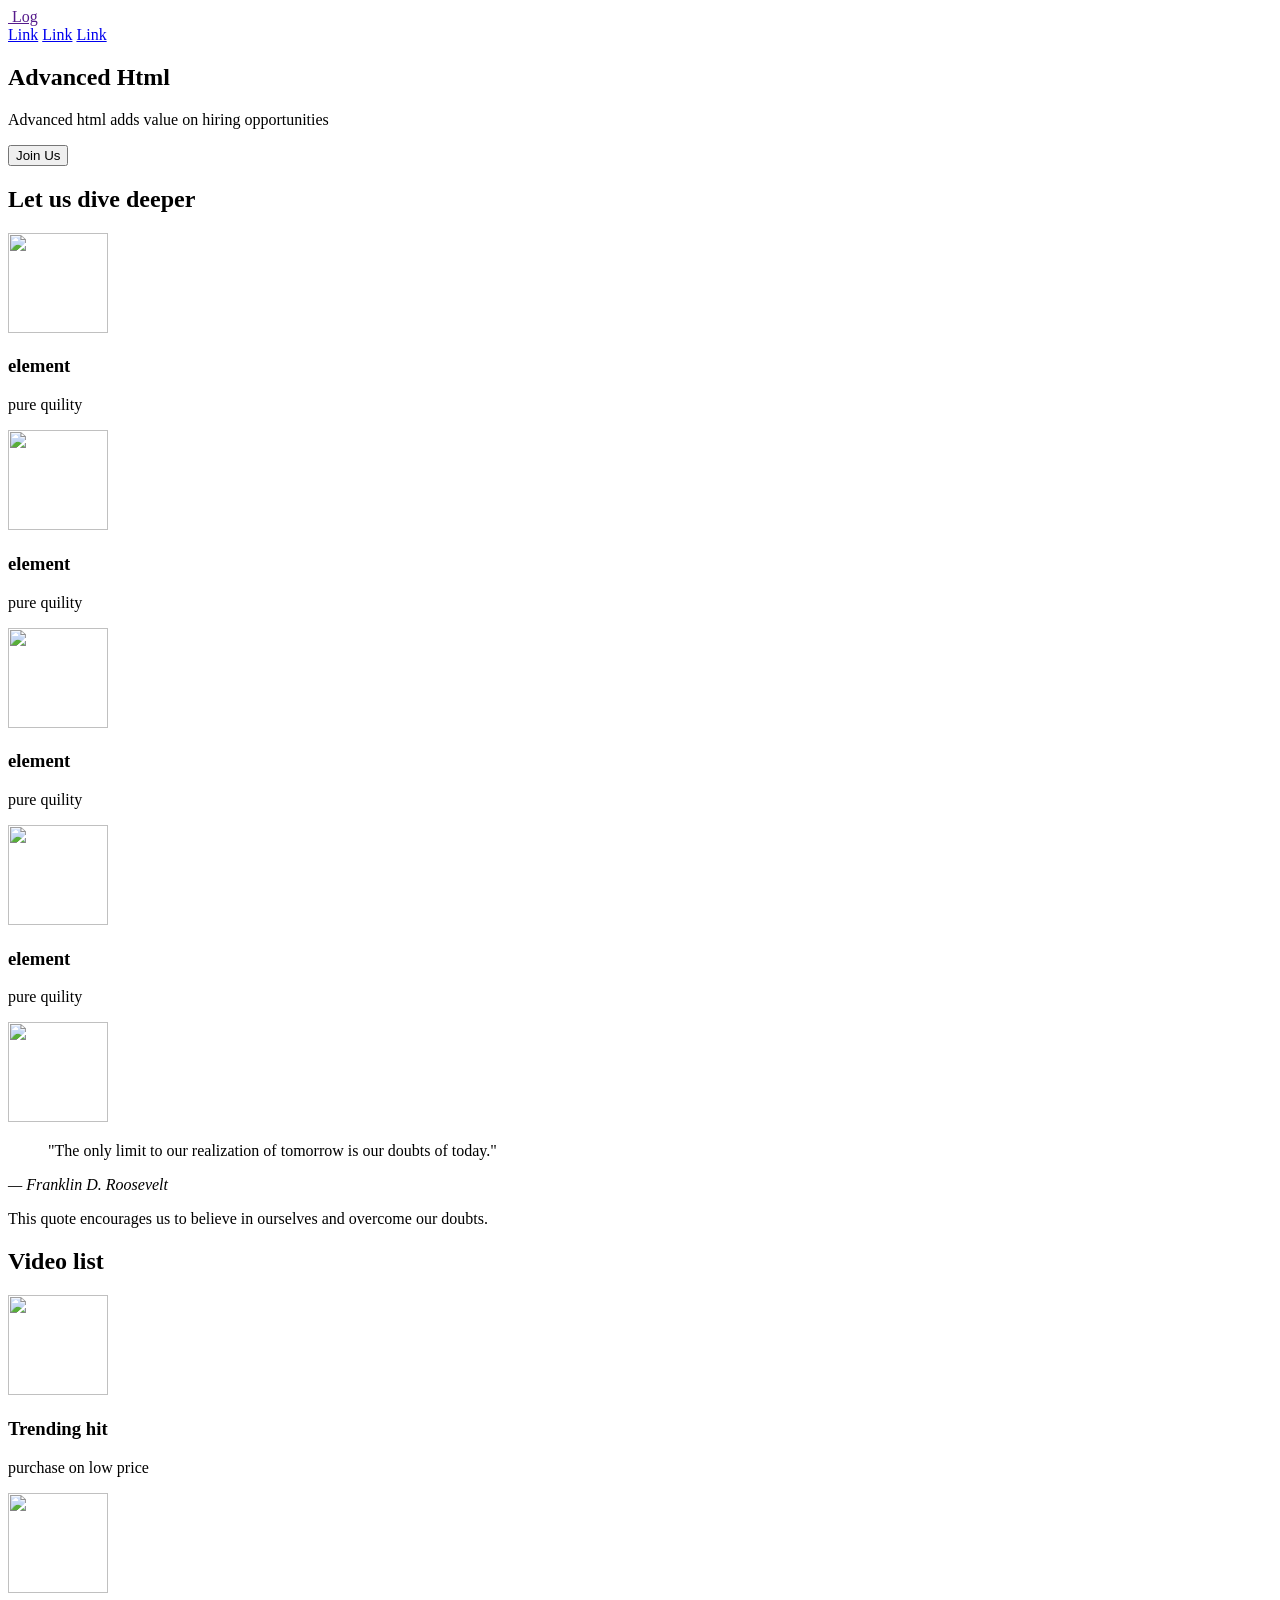
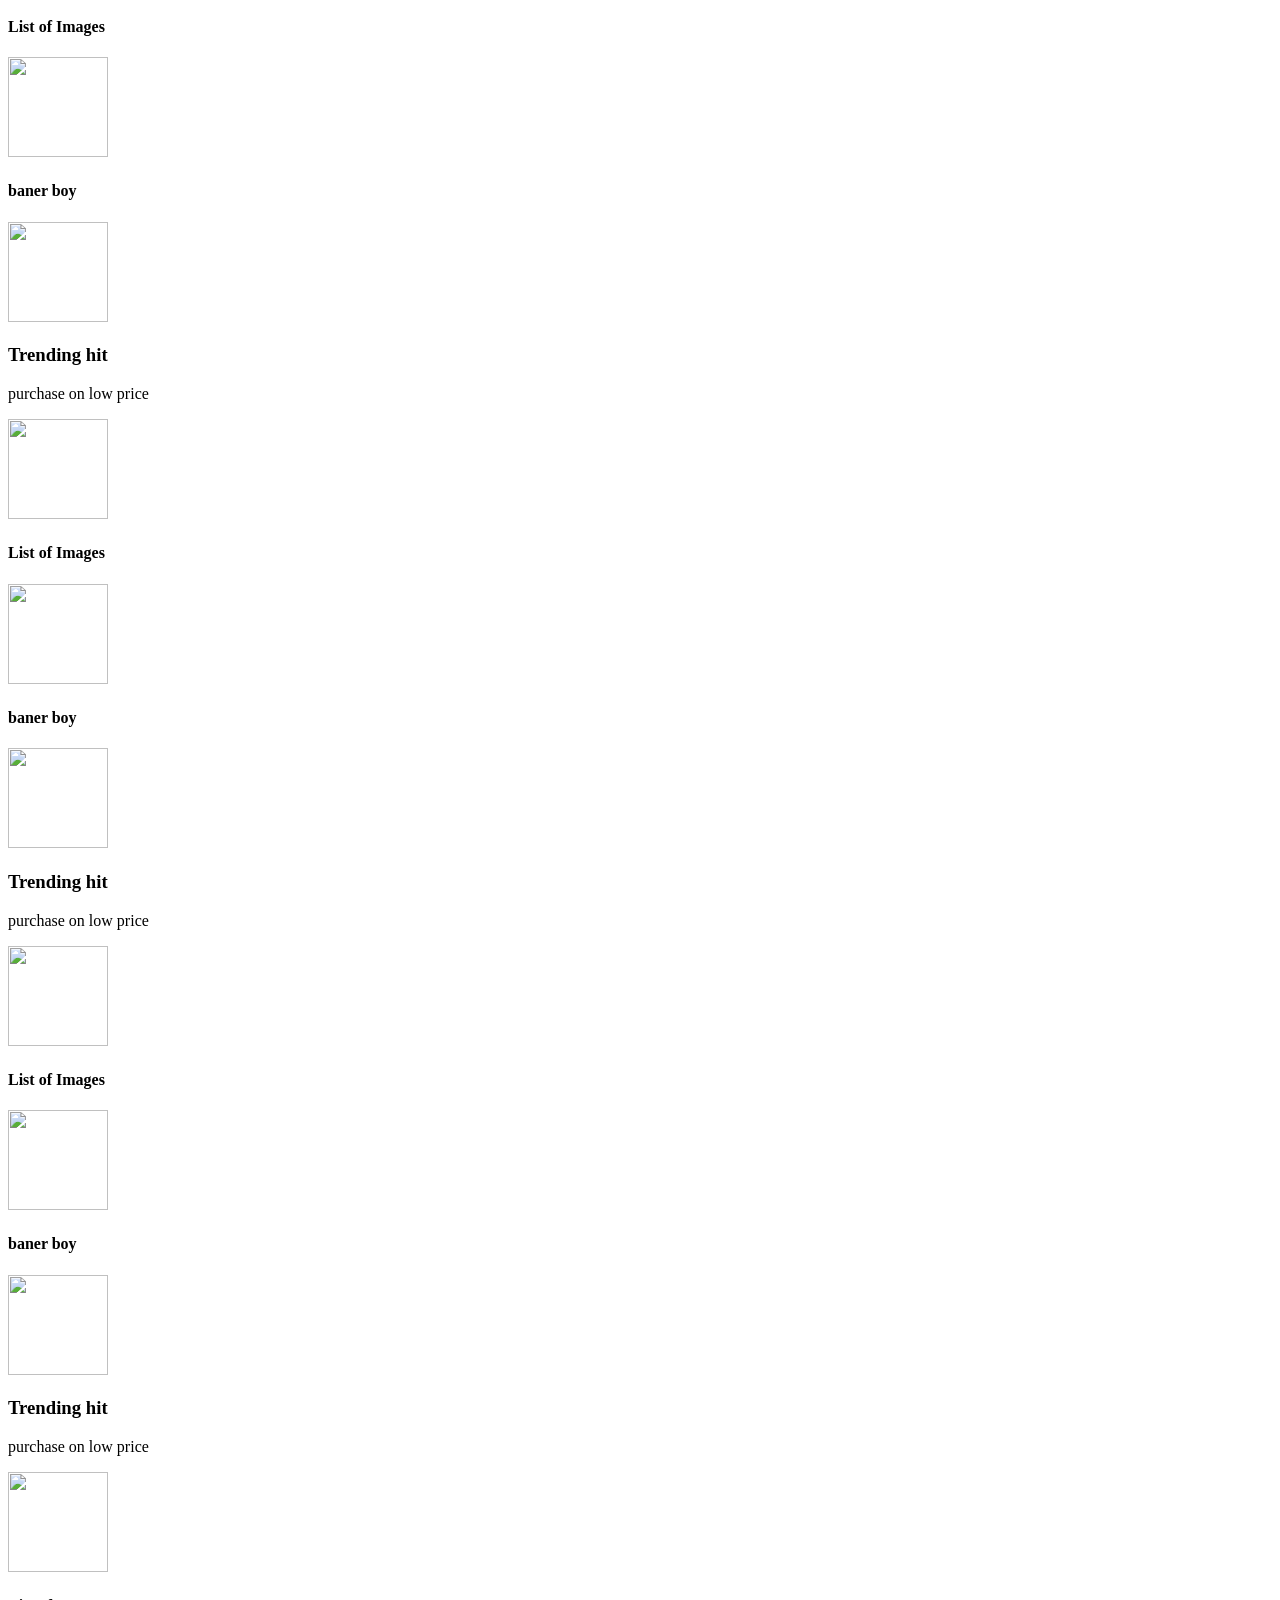
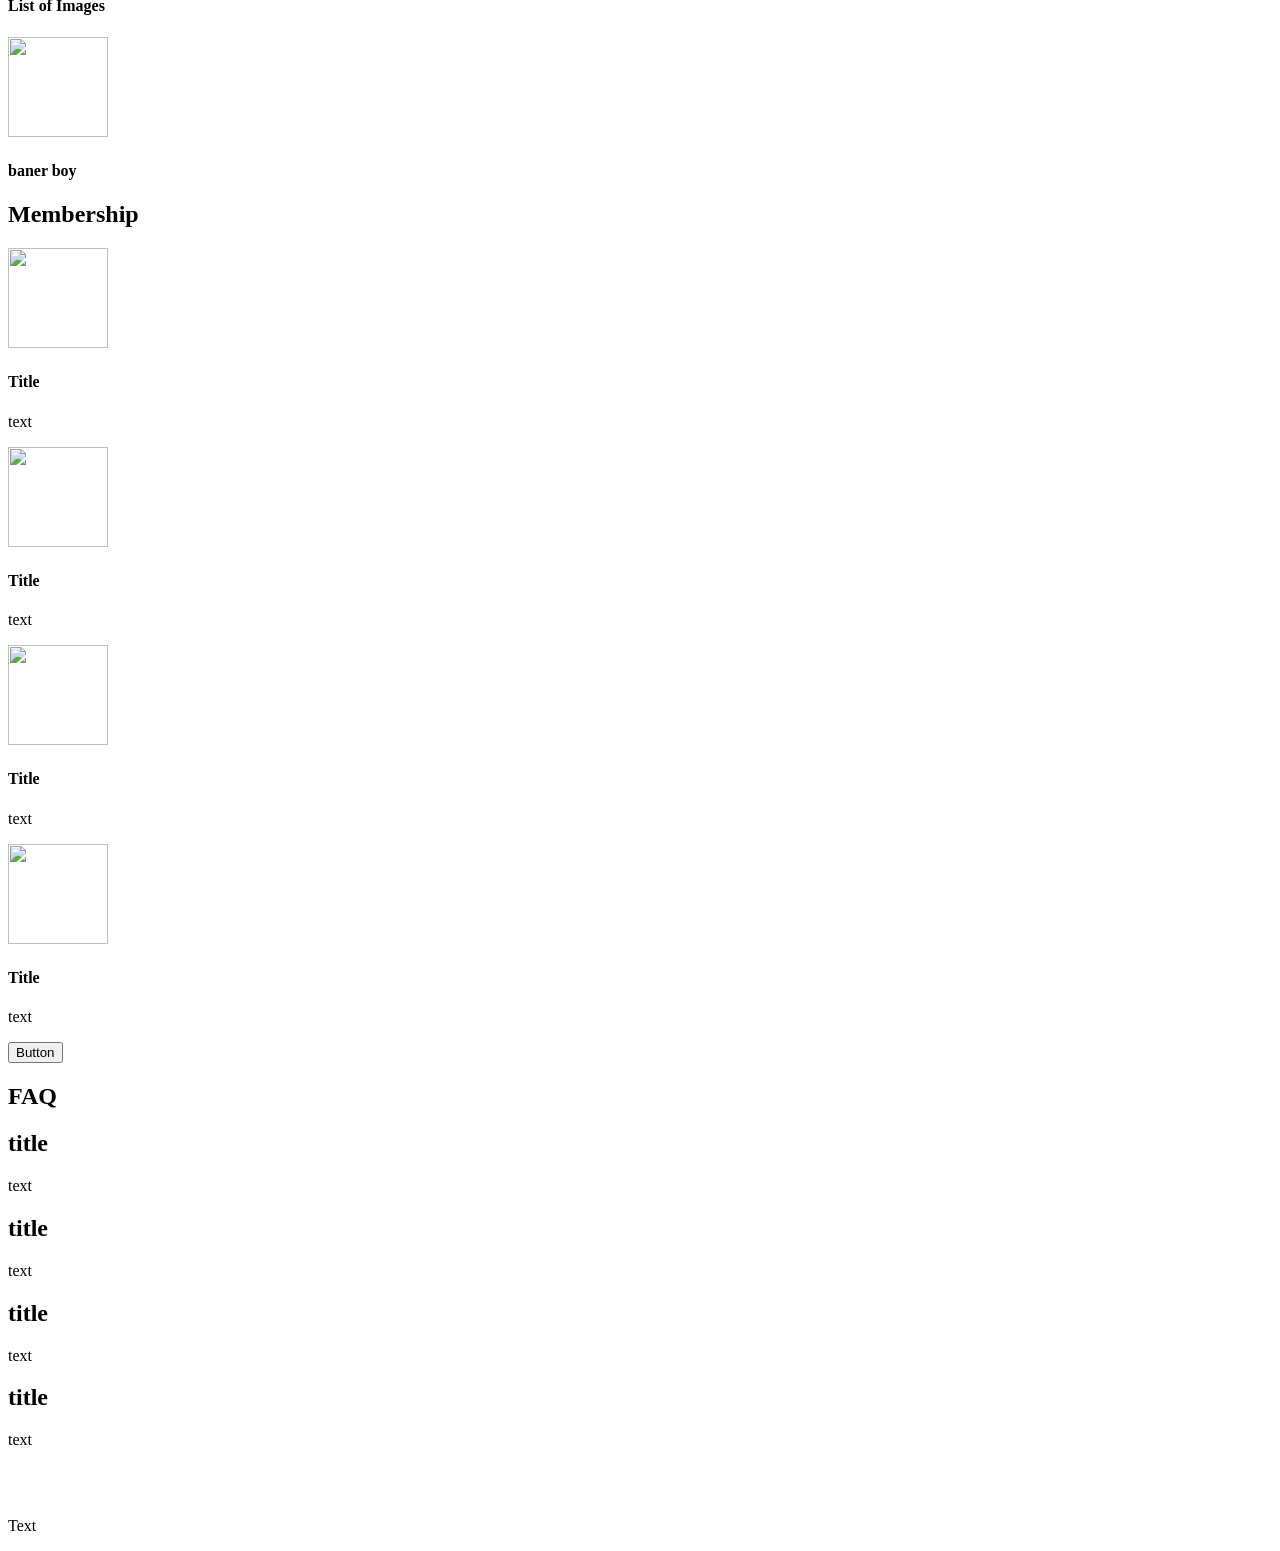
==== css_advanced/index.html @ 1480d145 "advanced css" ====
<!DOCTYPE html>
<html lang="en">
<head>
    <meta charset="UTF-8">
    <meta name="viewport" content="width=device-width, initial-scale=1.0">
    <title>Advanced html</title>
   
</head>
<bod>
    <header>
        <div>
            <a href=""><img  src="" alt=""/> Log</a>
            
        </div>
        <div>
            <a href="#">Link</a>
            <a href="#">Link</a>
            <a href="#" >Link</a>
        </div>
    </header>
    <main>
        <section>
            <div>
                <h1>Advanced Html</h1>
                <p>Advanced html adds value on hiring opportunities</p>
                <button>Join Us</button>
            </div>

             <div>
                <h2>Let us dive deeper</h2>
                <div>
                    <div>
                        <img src="image.png" width="100" height="100"/>
                        <h3>element</h3>
                        <p>pure quility</p>
                    </div>
                    <div>
                        <img src="image.png" width="100" height="100"/>
                        <h3>element</h3>
                        
                        <p>pure quility</p>
                    </div>
                    <div>
                        <img src="image.png" width="100" height="100"/>
                        <h3>element</h3>
                        
                        <p>pure quility</p>
                    </div>
                    <div>
                        <img src="image.png" width="100" height="100"/>
                        <h3>element</h3>
                        
                        <p>pure quility</p>
                    </div>
                </div>
            </div>


        </section>
        <section>
            <div>
                <img src="image.png" width="100" height="100"/>
                <div>

                    <div>
                        <blockquote>
                        "The only limit to our realization of tomorrow is our doubts of today."
                        </blockquote>

                        <p><cite>— Franklin D. Roosevelt</cite></p>

                        <p>This quote encourages us to believe in ourselves and overcome our doubts.</p>
                    </div>
                </div>
            </div>
        </section>

        <section>
            <h1>Video list</h1>
            <div>
                <div>

                    <img src="image.png" width="100" height="100"/>
                    <h3>Trending hit</h3>
                    <p>purchase on low price</p>
                    <div>
                        <img src="image.png" width="100" height="100"/>
                        <h4>List of Images</h4>
                    </div>

                    
                    <div>
                        <img src="image.png" width="100" height="100"/>
                        <h4>baner boy</h4>
                    </div>


                </div>
                <div>

                    <img src="image.png" width="100" height="100"/>
                    <h3>Trending hit</h3>
                    <p>purchase on low price</p>
                    <div>
                        <img src="image.png" width="100" height="100"/>
                        <h4>List of Images</h4>
                    </div>

                    
                    <div>
                        <img src="image.png" width="100" height="100"/>
                        <h4>baner boy</h4>
                    </div>
                    

                </div>
                <div>

                    <img src="image.png" width="100" height="100"/>
                    <h3>Trending hit</h3>
                    <p>purchase on low price</p>
                    <div>
                        <img src="image.png" width="100" height="100"/>
                        <h4>List of Images</h4>
                    </div>

                    
                    <div>
                        <img src="image.png" width="100" height="100"/>
                        <h4>baner boy</h4>
                    </div>
                    

                </div>
                <div>

                    <img src="image.png" width="100" height="100"/>
                    <h3>Trending hit</h3>
                    <p>purchase on low price</p>
                    <div>
                        <img src="image.png" width="100" height="100"/>
                        <h4>List of Images</h4>
                    </div>

                    
                    <div>
                        <img src="image.png" width="100" height="100"/>
                        <h4>baner boy</h4>
                    </div>
                    
                </div>
            </div>
        </section>
        <section>
            <div>
                <h1>Membership</h1>
                <div>
                    <div>
                        <img src="" width="100" height="100"/>
                        <h4>Title</h4>
                        <p>text</p>
                    </div>
                    <div>
                        <img src="" width="100" height="100"/>
                        <h4>Title</h4>
                        <p>text</p>
                    </div>
                    <div>
                        <img src="" width="100" height="100"/>
                        <h4>Title</h4>
                        <p>text</p>
                    </div>
                    <div>
                        <img src="" width="100" height="100"/>
                        <h4>Title</h4>
                        <p>text</p>
                    </div>
                    
                </div>
                <button>Button</button>
            </div>
        </section>
        <section>
            <div>
                <H1>FAQ</H1>
                <div>
                    <div>
                        <div>
                            <h2>title</h2>
                            <p>text</p>
                        </div>
                        <div>
                            <h2>title</h2>
                            <p>text</p>
                        </div>

                    </div>
                    <div>
                        <div>
                            <h2>title</h2>
                            <p>text</p>
                        </div>
                        <div>
                            <h2>title</h2>
                            <p>text</p>
                        </div>

                    </div>
                </div>
            </div>
        </section>
    </main>
    <footer>
        <div>
            <div>
                <div>
                    <img src=""/>
            
                </div>
                <div>
                    <img src=""/>
                    <img src=""/>
                    <img src=""/>
                    <img src=""/>
                </div>
            </div>
            <p>Text</p>
        </div>
    </footer>
</bod>
</html>
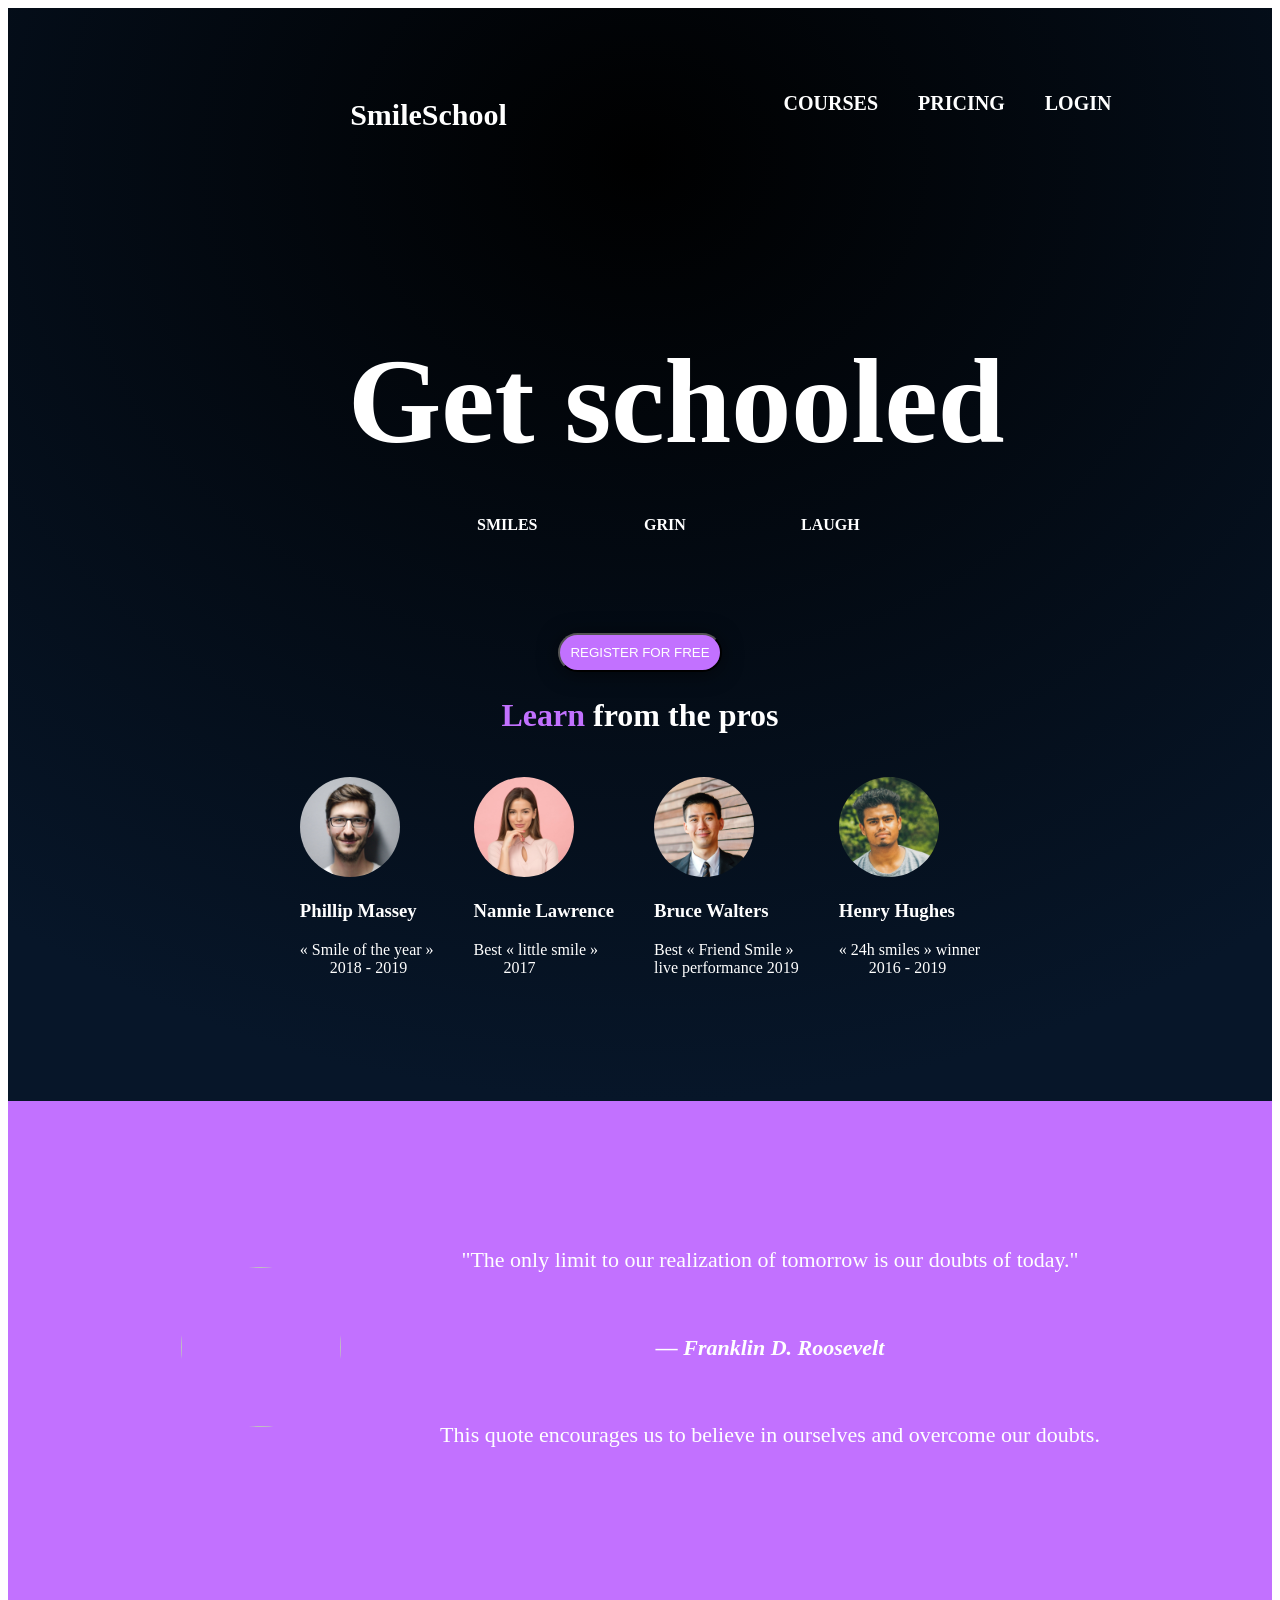
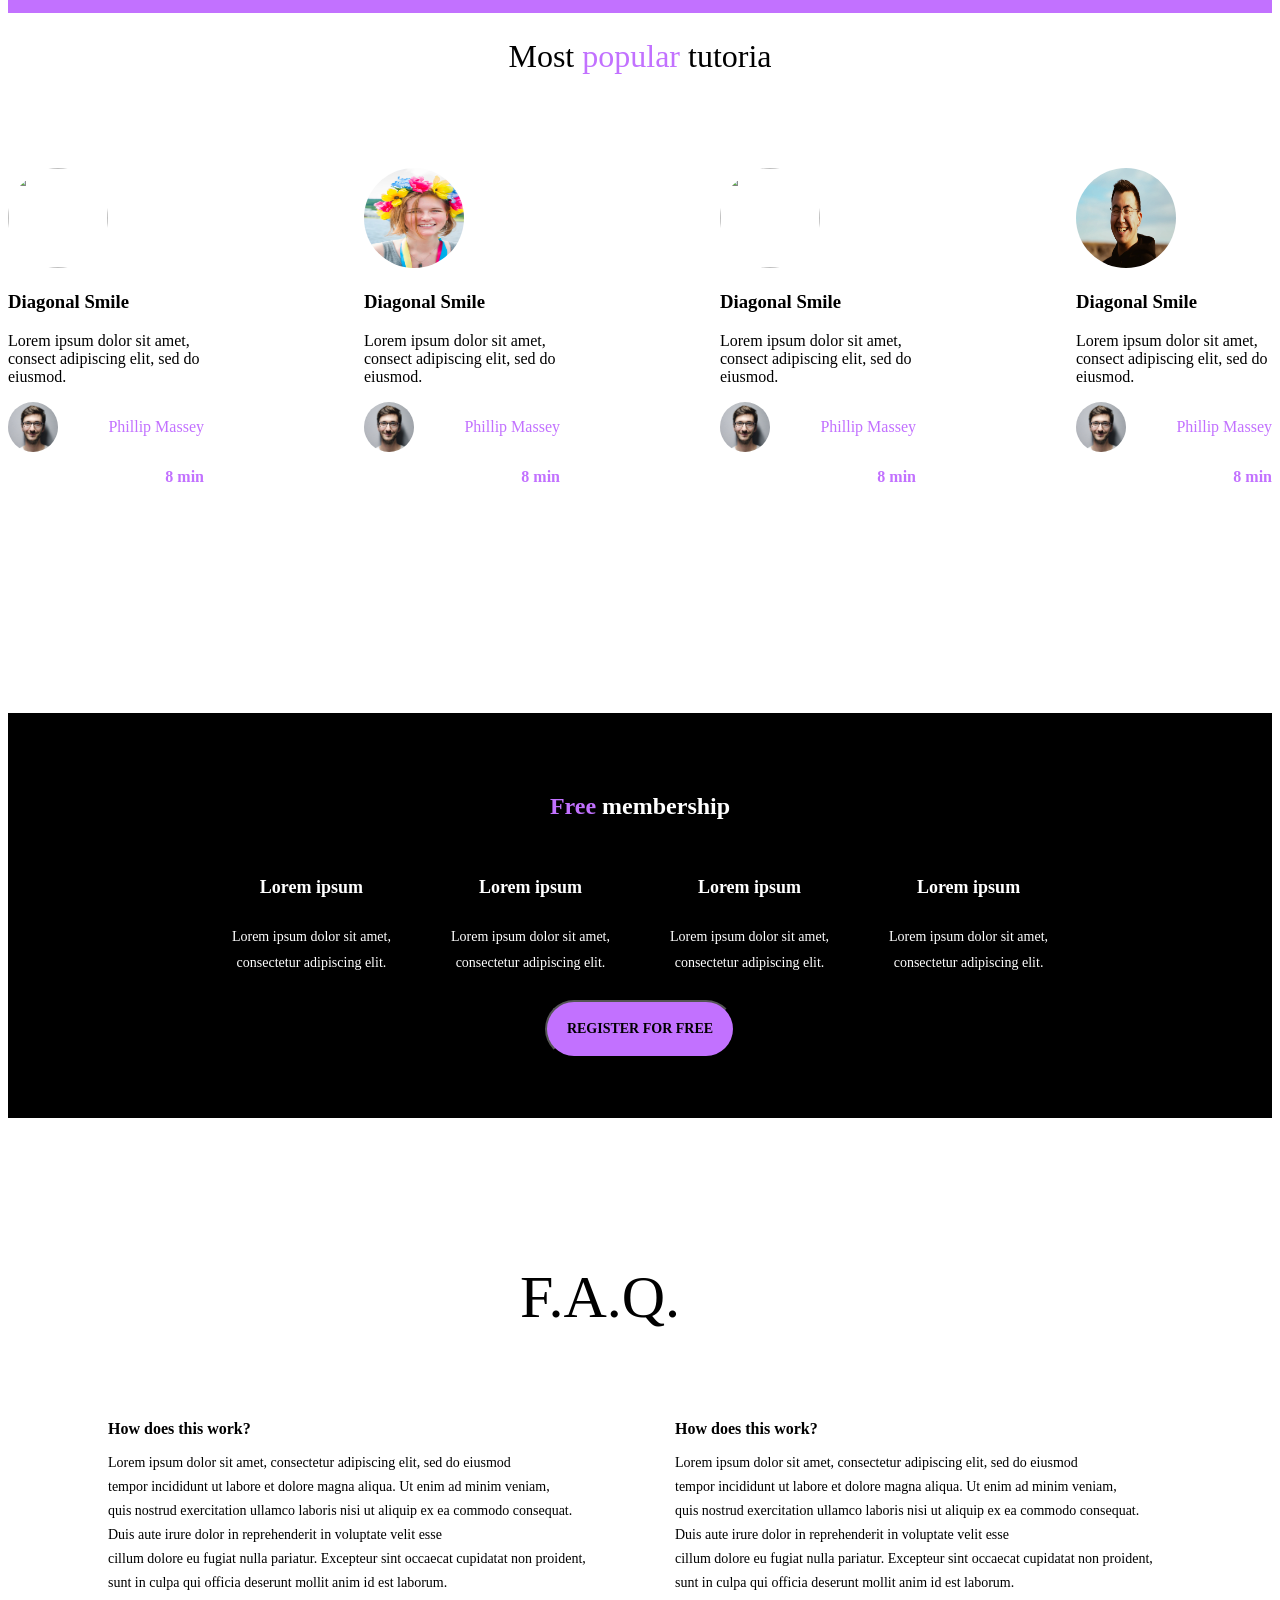
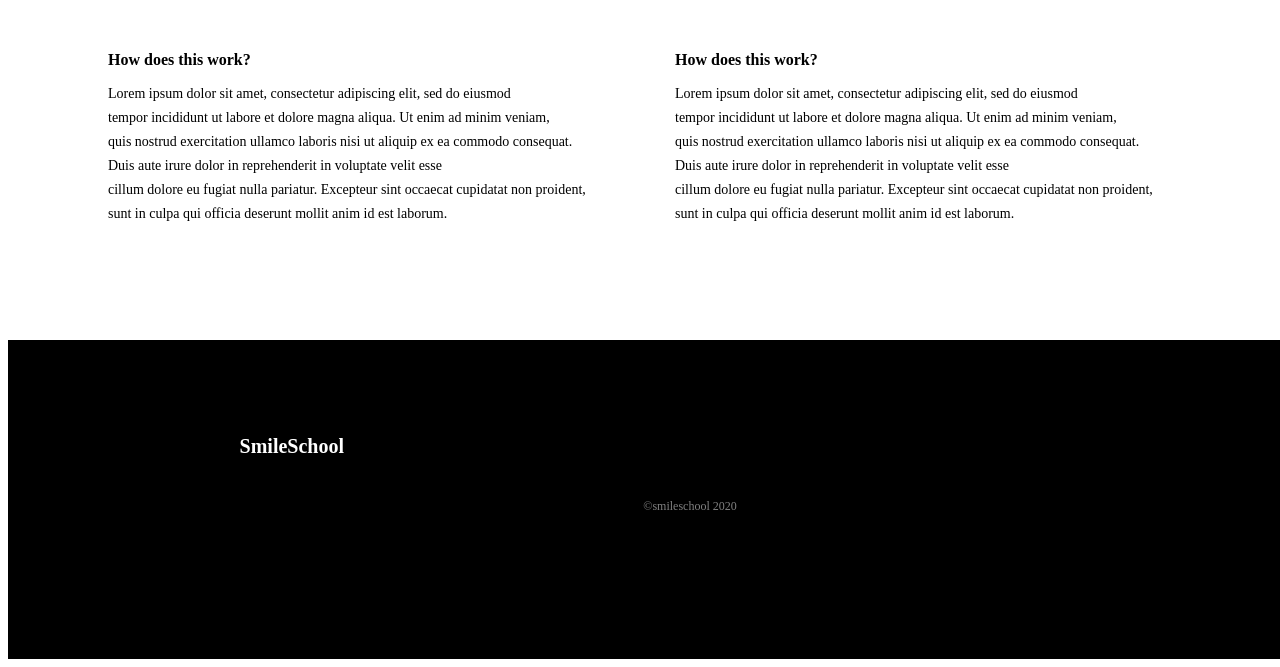
==== commit 95757d0f: "finished advancedc css" ====
--- a/css_advanced/index.html
+++ b/css_advanced/index.html
@@ -4,66 +4,87 @@
     <meta charset="UTF-8">
     <meta name="viewport" content="width=device-width, initial-scale=1.0">
     <title>Advanced html</title>
+    <link
+      rel="stylesheet"
+      type="text/css"
+      href="https://cdn.jsdelivr.net/npm/@phosphor-icons/web@2.1.1/src/regular/style.css"
+    />
+    <link
+      rel="stylesheet"
+      type="text/css"
+      href="https://cdn.jsdelivr.net/npm/@phosphor-icons/web@2.1.1/src/fill/style.css"
+    />
+    <link href="styles.css" rel="stylesheet">
    
 </head>
-<bod>
-    <header>
-        <div>
-            <a href=""><img  src="" alt=""/> Log</a>
-            
-        </div>
-        <div>
-            <a href="#">Link</a>
-            <a href="#">Link</a>
-            <a href="#" >Link</a>
-        </div>
-    </header>
+<body>
     <main>
-        <section>
-            <div>
-                <h1>Advanced Html</h1>
-                <p>Advanced html adds value on hiring opportunities</p>
-                <button>Join Us</button>
-            </div>
-
-             <div>
-                <h2>Let us dive deeper</h2>
+        <section class="hero">
+            <header class="header">
+                <div class="log">
+                   <i class="ph ph-smiley" style="font-size: 60px;"></i>
+                   <h3 style="font-size: 30px; transform: translateY(-10px);">SmileSchool</h3>
+                        
+                </div>
+                <div class="link-wrapper">
+                    <a href="#"  class="link">COURSES</a>
+                    <a href="#" class="link">PRICING</a>
+                    <a href="#" class="link" >LOGIN</a>
+                </div>
+                
+            </header>
+            <div class="baner">
+                <h1 >Get schooled</h1>
+                <div class="banner-text">
+                    <p>SMILES</p>
+                    <p>GRIN</p>
+                    <p>LAUGH</p>
+
+                </div>
+                <button>REGISTER FOR FREE</button>
+            </div>
+
+            <div class="list">
+                <h2><span style="color: #C271FF;">Learn</span> from the pros</h2>
+                <div class="list-a">
+                    <div>
+                        <img src="assets/second.png" width="100" height="100"/>
+                        <h3>Phillip Massey</h3>
+                        <p>
+                            « Smile of the year »<br>
+                            <span style="margin-left: 30px;">2018 - 2019</span>
+                        </p>
+                    </div>
+                    <div>
+                        <img src="assets/third.png" width="100" height="100"/>
+                        <h3>Nannie Lawrence</h3>
+                        
+                        <p>Best « little smile » <br><span style="margin-left: 30px;">2017</span></p>
+                    </div>
+                    <div>
+                        <img src="assets/forth.png" width="100" height="100"/>
+                        <h3>Bruce Walters</h3>
+                        
+                        <p>Best « Friend Smile » <br>live performance 2019</p>
+                    </div>
+                    <div>
+                        <img src="assets/fivth.png" width="100" height="100"/>
+                        <h3>Henry Hughes</h3>
+                        
+                        <p>« 24h smiles » winner <br><span style="margin-left: 30px;">2016 - 2019</span></p>
+                    </div>
+                </div>
+            </div>
+
+
+        </section>
+        <section  style="background-color: #C271FF ; color: white; width: 100%; height: 392px; padding-top: 80px; padding-bottom: 40px;">
+            <div class="testmony">
+                <img src="assets/seven.png" width="100" height="100"/>
                 <div>
-                    <div>
-                        <img src="image.png" width="100" height="100"/>
-                        <h3>element</h3>
-                        <p>pure quility</p>
-                    </div>
-                    <div>
-                        <img src="image.png" width="100" height="100"/>
-                        <h3>element</h3>
-                        
-                        <p>pure quility</p>
-                    </div>
-                    <div>
-                        <img src="image.png" width="100" height="100"/>
-                        <h3>element</h3>
-                        
-                        <p>pure quility</p>
-                    </div>
-                    <div>
-                        <img src="image.png" width="100" height="100"/>
-                        <h3>element</h3>
-                        
-                        <p>pure quility</p>
-                    </div>
-                </div>
-            </div>
-
-
-        </section>
-        <section>
-            <div>
-                <img src="image.png" width="100" height="100"/>
-                <div>
-
-                    <div>
-                        <blockquote>
+
+                    <div class="test">
+                        <blockquote >
                         "The only limit to our realization of tomorrow is our doubts of today."
                         </blockquote>
 
@@ -75,157 +96,183 @@
             </div>
         </section>
 
+        <section class="tutorials">
+            <h1>Most <span style="color: #C271FF;">popular </span>tutoria</h1>
+            <div class="video">
+                <div class="icon">
+                    <img src="assets/first-1.png" style="border-radius: 100%;" width="100px"; height="100px"/>
+                    <i class="ph ph-youtube-logo icon-a"></i>
+                    <h3>Diagonal Smile</h3>
+                    <p>Lorem ipsum dolor sit amet, consect adipiscing elit, sed do eiusmod.</p>
+                    <div class="comment">
+                        <img src="assets/second.png" width="50px"; height="50px"; style="border-radius: 100%;">
+                        <p style="color: #C271FF;">Phillip Massey</p>
+                    </div>
+                    <div class="rating">
+                        <div class="stars">
+                            <i class="ph-fill ph-star"></i>
+                            <i class="ph-fill ph-star"></i>
+                            <i class="ph-fill ph-star"></i>
+                            <i class="ph-fill ph-star"></i>
+                            <i class="ph-fill ph-star"></i>
+                        </div>
+                        <p class="duration">8 min</p>
+
+                    </div>
+
+                </div>
+                <div class="icon">
+                    <img src="assets/second-1.png" style="border-radius: 100%;" width="100px"; height="100px" class="hello"/>
+                    <i class="ph ph-youtube-logo icon-a"></i> 
+                    <h3>Diagonal Smile</h3>
+                    <p>Lorem ipsum dolor sit amet, consect adipiscing elit, sed do eiusmod.</p>
+                    <div class="comment">
+                        <img src="assets/second.png" width="50px"; height="50px"; style="border-radius: 100%;">
+                        <p style="color: #C271FF;">Phillip Massey</p>
+                    </div>
+                    <div class="rating">
+                        <div class="stars">
+                            <i class="ph-fill ph-star"></i>
+                            <i class="ph-fill ph-star"></i>
+                            <i class="ph-fill ph-star"></i>
+                            <i class="ph-fill ph-star"></i>
+                            <i class="ph-fill ph-star"></i>
+                        </div>
+                        <p class="duration">8 min</p>
+
+                    </div>
+
+                </div>
+                <div class="icon">
+                    <img src="assets/third-1.png" style="border-radius: 100%;" width="100px"; height="100px"/>
+                    <i class="ph ph-youtube-logo icon-a "></i>
+                    <h3>Diagonal Smile</h3>
+                    <p>Lorem ipsum dolor sit amet, consect adipiscing elit, sed do eiusmod.</p>
+                    <div class="comment">
+                        <img src="assets/second.png" width="50px"; height="50px"; style="border-radius: 100%;">
+                        <p style="color: #C271FF;">Phillip Massey</p>
+                    </div>
+                    <div class="rating">
+                        <div class="stars">
+                            <i class="ph-fill ph-star"></i>
+                            <i class="ph-fill ph-star"></i>
+                            <i class="ph-fill ph-star"></i>
+                            <i class="ph-fill ph-star"></i>
+                            <i class="ph-fill ph-star"></i>
+                        </div>
+                        <p class="duration">8 min</p>
+
+                    </div>
+
+                </div>
+                <div class="icon">
+                    <img src="assets/forth-1.png" style="border-radius: 100%;" width="100px"; height="100px"/>
+                    <i class="ph ph-youtube-logo icon-a"></i>
+                    <h3>Diagonal Smile</h3>
+                    <p>Lorem ipsum dolor sit amet, consect adipiscing elit, sed do eiusmod.</p>
+                    <div class="comment">
+                        <img src="assets/second.png" width="50px"; height="50px"; style="border-radius: 100%;">
+                        <p style="color: #C271FF;">Phillip Massey</p>
+                    </div>
+                    <div class="rating">
+                        <div class="stars">
+                            <i class="ph-fill ph-star"></i>
+                            <i class="ph-fill ph-star"></i>
+                            <i class="ph-fill ph-star"></i>
+                            <i class="ph-fill ph-star"></i>
+                            <i class="ph-fill ph-star"></i>
+                        </div>
+                        <p class="duration">8 min</p>
+
+                    </div>
+
+                </div>
+            </div>
+                    
+               
+        </section>
         <section>
-            <h1>Video list</h1>
-            <div>
-                <div>
-
-                    <img src="image.png" width="100" height="100"/>
-                    <h3>Trending hit</h3>
-                    <p>purchase on low price</p>
-                    <div>
-                        <img src="image.png" width="100" height="100"/>
-                        <h4>List of Images</h4>
-                    </div>
-
+            <div class="membership" style="background-color: black; color: white;" width="100%" height="502px">
+                <h1><span style="color: #C271FF;">Free </span> membership</h1>
+                <div class="member">
+                    <div>
+                        <i class="ph ph-smiley" style="font-size: 30px; color: #C271FF;"></i>
+                        <h4 class="title">Lorem ipsum</h4>
+                        <p class="head">Lorem ipsum dolor sit amet, <br>consectetur adipiscing elit.</p>
+                    </div>
+                    <div>
+                        <i class="ph ph-smiley" style="font-size: 30px; color: #C271FF;"></i>
+                        <h4 class="title">Lorem ipsum</h4>
+                        <p class="head">Lorem ipsum dolor sit amet, <br>consectetur adipiscing elit.</p>
+                    </div>
+                    <div>
+                        <i class="ph ph-smiley" style="font-size: 30px; color: #C271FF;"></i>
+                        <h4 class="title">Lorem ipsum</h4>
+                        <p class="head">Lorem ipsum dolor sit amet, <br>consectetur adipiscing elit.</p>
+                    </div>
+                    <div>
+                        <i class="ph ph-smiley" style="font-size: 30px; color: #C271FF;"></i>
+                        <h4 class="title">Lorem ipsum</h4>
+                        <p class="head">Lorem ipsum dolor sit amet, <br>consectetur adipiscing elit.</p>
+                    </div>
                     
-                    <div>
-                        <img src="image.png" width="100" height="100"/>
-                        <h4>baner boy</h4>
-                    </div>
-
-
-                </div>
-                <div>
-
-                    <img src="image.png" width="100" height="100"/>
-                    <h3>Trending hit</h3>
-                    <p>purchase on low price</p>
-                    <div>
-                        <img src="image.png" width="100" height="100"/>
-                        <h4>List of Images</h4>
-                    </div>
-
-                    
-                    <div>
-                        <img src="image.png" width="100" height="100"/>
-                        <h4>baner boy</h4>
-                    </div>
-                    
-
-                </div>
-                <div>
-
-                    <img src="image.png" width="100" height="100"/>
-                    <h3>Trending hit</h3>
-                    <p>purchase on low price</p>
-                    <div>
-                        <img src="image.png" width="100" height="100"/>
-                        <h4>List of Images</h4>
-                    </div>
-
-                    
-                    <div>
-                        <img src="image.png" width="100" height="100"/>
-                        <h4>baner boy</h4>
-                    </div>
-                    
-
-                </div>
-                <div>
-
-                    <img src="image.png" width="100" height="100"/>
-                    <h3>Trending hit</h3>
-                    <p>purchase on low price</p>
-                    <div>
-                        <img src="image.png" width="100" height="100"/>
-                        <h4>List of Images</h4>
-                    </div>
-
-                    
-                    <div>
-                        <img src="image.png" width="100" height="100"/>
-                        <h4>baner boy</h4>
-                    </div>
-                    
-                </div>
+                </div>
+                <button class="box">REGISTER FOR FREE</button>
             </div>
         </section>
         <section>
-            <div>
-                <h1>Membership</h1>
-                <div>
-                    <div>
-                        <img src="" width="100" height="100"/>
-                        <h4>Title</h4>
-                        <p>text</p>
-                    </div>
-                    <div>
-                        <img src="" width="100" height="100"/>
-                        <h4>Title</h4>
-                        <p>text</p>
-                    </div>
-                    <div>
-                        <img src="" width="100" height="100"/>
-                        <h4>Title</h4>
-                        <p>text</p>
-                    </div>
-                    <div>
-                        <img src="" width="100" height="100"/>
-                        <h4>Title</h4>
-                        <p>text</p>
-                    </div>
-                    
-                </div>
-                <button>Button</button>
-            </div>
-        </section>
-        <section>
-            <div>
-                <H1>FAQ</H1>
-                <div>
-                    <div>
+            <div class="master">
+                <H1>F.A.Q.</H1>
+                <div  class="final">
+                    <div class="semi">
                         <div>
-                            <h2>title</h2>
-                            <p>text</p>
-                        </div>
+                            <h2>How does this work?</h2>
+                            <p>Lorem ipsum dolor sit amet, consectetur adipiscing elit, sed do eiusmod<br> tempor incididunt ut labore et dolore magna aliqua. Ut enim ad minim veniam,<br> quis nostrud exercitation ullamco laboris nisi ut aliquip ex ea commodo consequat. <br>Duis aute irure dolor in reprehenderit in voluptate velit esse<br> cillum dolore eu fugiat nulla pariatur. Excepteur sint occaecat cupidatat non proident, sunt in culpa qui officia deserunt mollit anim id est laborum.</p>
+                        </div>
+                         <div>
+                            <h2>How does this work?</h2>
+                            <p>Lorem ipsum dolor sit amet, consectetur adipiscing elit, sed do eiusmod<br> tempor incididunt ut labore et dolore magna aliqua. Ut enim ad minim veniam,<br> quis nostrud exercitation ullamco laboris nisi ut aliquip ex ea commodo consequat. <br>Duis aute irure dolor in reprehenderit in voluptate velit esse<br> cillum dolore eu fugiat nulla pariatur. Excepteur sint occaecat cupidatat non proident, sunt in culpa qui officia deserunt mollit anim id est laborum.</p>
+                        </div>
+                        
+
+                    </div>
+                    <div class="semi">
                         <div>
-                            <h2>title</h2>
-                            <p>text</p>
-                        </div>
-
-                    </div>
-                    <div>
-                        <div>
-                            <h2>title</h2>
-                            <p>text</p>
-                        </div>
-                        <div>
-                            <h2>title</h2>
-                            <p>text</p>
-                        </div>
-
-                    </div>
-                </div>
+                            <h2>How does this work?</h2>
+                            <p>Lorem ipsum dolor sit amet, consectetur adipiscing elit, sed do eiusmod<br> tempor incididunt ut labore et dolore magna aliqua. Ut enim ad minim veniam,<br> quis nostrud exercitation ullamco laboris nisi ut aliquip ex ea commodo consequat. <br>Duis aute irure dolor in reprehenderit in voluptate velit esse<br> cillum dolore eu fugiat nulla pariatur. Excepteur sint occaecat cupidatat non proident, sunt in culpa qui officia deserunt mollit anim id est laborum.</p>
+                        </div>
+                         <div>
+                            <h2>How does this work?</h2>
+                            <p>Lorem ipsum dolor sit amet, consectetur adipiscing elit, sed do eiusmod<br> tempor incididunt ut labore et dolore magna aliqua. Ut enim ad minim veniam,<br> quis nostrud exercitation ullamco laboris nisi ut aliquip ex ea commodo consequat. <br>Duis aute irure dolor in reprehenderit in voluptate velit esse<br> cillum dolore eu fugiat nulla pariatur. Excepteur sint occaecat cupidatat non proident, sunt in culpa qui officia deserunt mollit anim id est laborum.</p>
+                        </div>
+                        
+
+                    </div>
+                </div>
+                
             </div>
         </section>
     </main>
     <footer>
-        <div>
-            <div>
-                <div>
-                    <img src=""/>
+        <div class="footer">
+            <div  class="footer-1" >
+                <div class="log">
+                   <i class="ph ph-smiley" style="font-size: 40px;"></i>
+                   <h3 style="font-size: 20px; transform: translateY(-10px);">SmileSchool</h3>      
+                </div>
             
-                </div>
-                <div>
-                    <img src=""/>
-                    <img src=""/>
-                    <img src=""/>
-                    <img src=""/>
-                </div>
-            </div>
-            <p>Text</p>
+                
+                <div style="padding-top: 40px; display: flex; gap:30px;">
+                    <i class="ph ph-facebook-logo " ></i>
+                    <i class="ph ph-twitter-logo"></i>
+                    <i class="ph ph-instagram-logo"></i>
+                    
+                </div>
+            </div>
+            <div >
+                <p class="last">©smileschool 2020</p>
+            </div>
         </div>
     </footer>
-</bod>
+</body>
 </html>
--- a/css_advanced/styles.css
+++ b/css_advanced/styles.css
@@ -0,0 +1,378 @@
+.hero {
+  background: #000000;
+  background-image: radial-gradient(85.9% 85.9% at 50% 14.1%, rgba(41, 48, 61, 0.0001) 0%, #071629 100%), url("assets/first.jpg");
+  background-size: cover;
+  background-position: center ;
+  width: 100%;
+  height: 1093px;
+  color: white;
+}
+
+.header{
+    display: flex;
+    justify-content: space-between;
+    text-align: center;
+    padding-top: 35.02px;
+    padding-left: 160.59px;
+    padding-right: 160.59px;
+
+}
+
+.log{
+    display: flex;
+    gap: 10px;
+    width: 167.01577758789062;
+    height: 29.46099090576172;
+    padding-top: 35.02px;
+    padding-left: 171.59px;
+    opacity: 1;
+
+}
+
+.link-wrapper{
+    display: flex;
+    gap: 40px;
+    transform: translateY(50px);
+}
+
+.link{
+
+    text-decoration: none;
+    font-family: Source Sans Pro;
+    font-weight: 700;
+    font-size: 12px;
+    line-height: 100%;
+    letter-spacing: 0px;
+    color: white;
+    font-size: 20px;
+
+}
+
+.baner{
+    display: flex;
+    flex-direction: column;
+    align-items: center;
+    gap: 10px;
+}
+.baner h1{
+    width: 684px;
+    height: 151 px;
+    padding-top: 70px;
+    padding-left: 100px;
+    opacity: 1;
+    font-family: Source Sans Pro;
+    font-weight: 700;
+    font-size: 120px;
+    line-height: 100%;
+    letter-spacing: 0px;
+
+}
+
+.banner-text{
+    display: flex;
+    gap: 60px;
+    transform: translateY(-70px);
+}
+.banner-text p{
+    width: 52px;
+    height: 20px;
+    
+    padding-left: 50px;
+    opacity: 1;
+    font-family: Source Sans Pro;
+    font-weight: 700;
+    font-size: 16px;
+    line-height: 100%;
+    letter-spacing: 0px;
+    text-align: center;
+
+}
+
+ .baner button{
+    box-shadow: 0px 2px 20px 0px #00000080; 
+    padding: 10px;
+    color: white;
+    background-color: #C271FF;
+    border-radius: 20px;
+ }
+
+ .list{
+    display: flex;
+    flex-direction: column;
+    align-items: center;
+    gap: 20px;
+ }
+
+ .list h2{
+    font-family: Source Sans Pro;
+    font-weight: 700;
+    font-size: 32px;
+    line-height: 100%;
+    letter-spacing: 0px;
+    text-align: center;
+
+ }
+
+ .list-a{
+    display: flex;
+    flex-direction: raw;
+    gap: 40px;
+ }
+
+ .list img{
+    border-radius:100%;
+ }
+
+ .testmony{
+    padding: 40px;
+    display: flex;
+    flex-direction: row;
+    align-items: center;
+    justify-content: center;
+    gap: 60px;
+ }
+
+ .testmony img{
+    width: 160px;
+    height: 160px;
+    padding: 20px;
+    opacity: 1;
+    border-radius: 100%;
+
+
+ }
+
+
+ .test{
+    display: flex;
+    flex-direction: column;
+    align-items: center;
+    gap: 10px;
+ }
+
+ .test blockquote{
+    font-family: Source Sans Pro;
+    font-weight: 400;
+    font-size: 22px;
+    
+    line-height: 33.6px;
+    letter-spacing: 0px;
+
+ }
+
+ .test p cite{
+    font-family: Source Sans Pro;
+    font-weight: 700;
+    font-size: 22px;
+    line-height: 33.6px;
+    letter-spacing: 0px;
+
+ }
+
+ .test p{
+    font-family: Source Sans Pro;
+    font-weight: 400;
+    font-size: 22px;
+    line-height: 33.6px;
+    letter-spacing: 0px;
+
+ }
+
+ .tutorials{
+    display: flex;
+    flex-direction: column;
+    align-items: center;
+    gap: 40px;
+    background-color: white;
+    width: 100%;
+    height: 700px;
+    
+    
+ }
+
+ .video{
+    padding-top: 30px;
+    display: flex;
+    gap: 160px;
+
+ }
+
+ .tutorials h1{
+    font-family: Source Sans Pro;
+    font-weight: 300;
+    font-size: 32px;
+    line-height: 100%;
+    letter-spacing: 0px;
+    text-align: center;
+
+ }
+
+ .rating {
+  display: flex;
+  justify-content: space-between;
+  align-items: center;
+}
+
+.stars {
+  display: flex;
+  gap: 4px;
+  color: #C271FF; 
+}
+
+.duration {
+  color: #C271FF;
+  font-weight: 700;
+}
+
+.comment{
+    display: flex;
+    justify-content: space-between;
+}
+
+.icon {
+  position: relative;
+  display: inline-block;
+}
+
+
+
+.icon-a {
+  display: inline-block;
+  position: absolute;
+  top: 5px;
+  left: 5px;
+  transform: translateX(40px);
+  transform: translateY(30px);
+  background-color: white;
+}
+
+.membership{
+    display: flex;
+    flex-direction: column;
+    align-items: center;
+    gap: 10px;
+    padding-top: 60px;
+    padding-bottom: 60px;
+
+}
+
+.member{
+    display: flex;
+    justify-content: center;
+    align-items: center ;
+    gap: 60px;
+    color: white;
+}
+
+.title{
+    font-family: Source Sans Pro;
+    font-weight: 600;
+    font-size: 18px;
+    line-height: 26px;
+    letter-spacing: 0px;
+    text-align: center;
+
+}
+
+.head{
+    font-family: Source Sans Pro;
+    font-weight: 400;
+    font-size: 14px;
+    line-height: 26px;
+    letter-spacing: 0px;
+    text-align: center;
+
+}
+
+.box{
+    font-family: Source Sans Pro;
+    font-weight: 600;
+    font-size: 14px;
+    line-height: 100%;
+    letter-spacing: 0px;
+    text-align: center;
+    border-radius: 50px;
+    padding: 20px;
+    background-color: #C271FF;
+
+}
+
+
+.final{
+    display: flex;
+    gap: 70px;
+    justify-content: center;
+    align-items: center;
+}
+
+.master{
+    display: flex;
+    flex-direction: column;
+    align-items: center;
+    justify-content: center;
+    padding: 100px;
+}
+
+.semi{
+    display: flex;
+    flex-direction: column;
+    gap: 30px;
+}
+
+.semi p{
+    font-family: Source Sans Pro;
+    font-weight: 400;
+    font-size: 14px;
+    line-height: 24px;
+    letter-spacing: 0px;
+
+}
+
+.semi h2{
+    font-family: Source Sans Pro;
+    font-weight: 700;
+    font-size: 16px;
+    line-height: 100%;
+    letter-spacing: 0px;
+
+}
+
+.master h1{
+    transform: translateX(-40px);
+    padding-bottom: 30px;
+    font-family: Source Sans Pro;
+    font-weight: 300;
+    font-size: 60px;
+    
+    line-height: 100%;
+    letter-spacing: 0px;
+    text-align: center;
+
+}
+
+.footer{
+    background-color: black;
+    color: white;
+    width:100%;
+    height:249px;
+    text-align: center;
+    padding-left: 50px;
+    padding-right: 50px;
+    padding-top: 50px;
+    padding-bottom: 20px;
+}
+
+.footer-1{
+    display: flex;
+    justify-content: space-between;
+}
+    
+.last{
+    font-family: Source Sans Pro;
+    font-weight: 400;
+    font-size: 12px;
+    line-height: 100%;
+    letter-spacing: 0px;
+    color: gray;
+
+}
